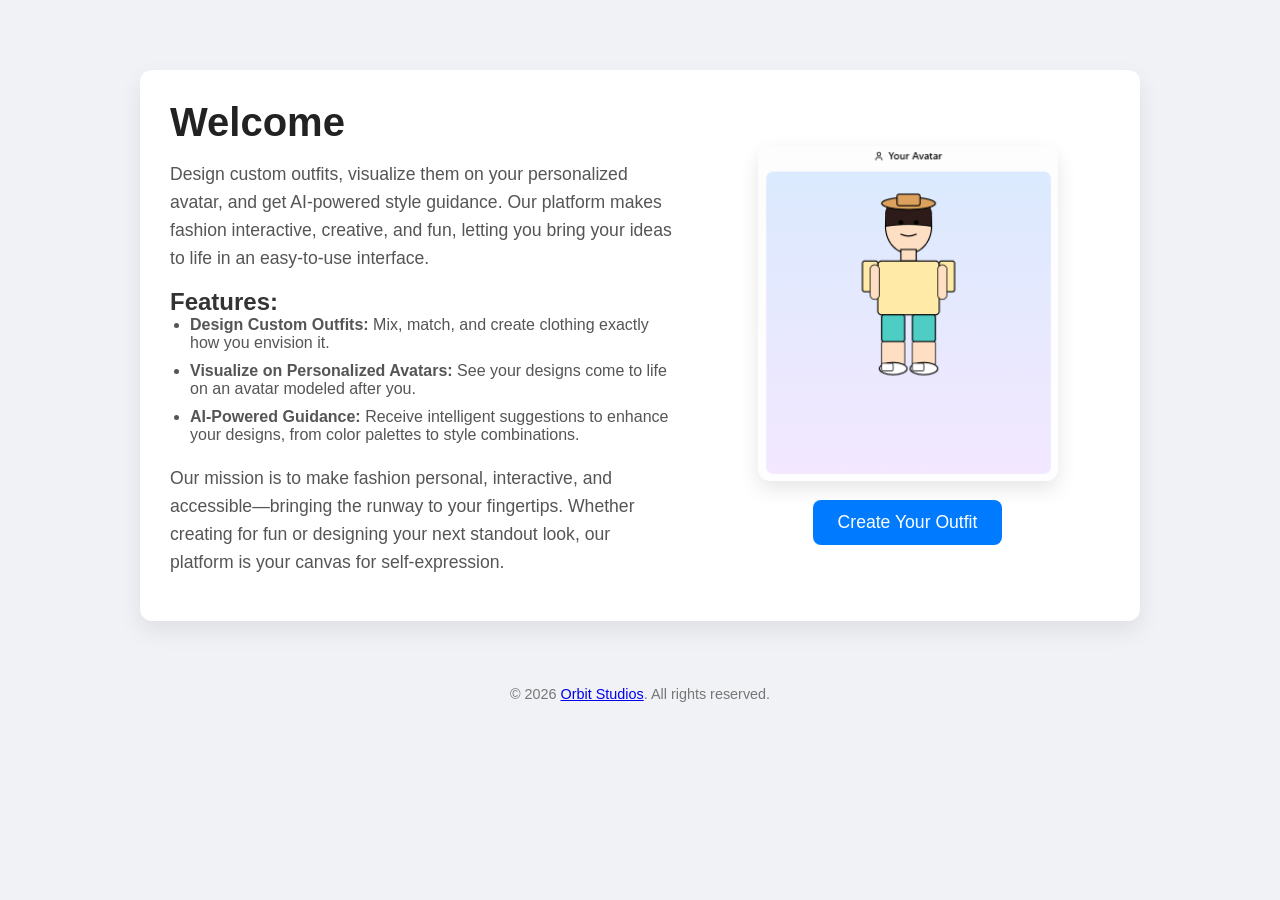
==== index.html @ 78214532 "Add files via upload" ====
<!DOCTYPE html>
<html lang="en">
<head>
  <meta charset="UTF-8">
  <meta name="viewport" content="width=device-width, initial-scale=1.0">
  <title>Welcome</title>
  <style>
    * {
      margin: 0;
      padding: 0;
      box-sizing: border-box;
      font-family: 'Segoe UI', Tahoma, Geneva, Verdana, sans-serif;
    }

    body {
      background-color: #f0f2f5;
      color: #333;
      padding: 20px;
    }

    .hero {
      display: flex;
      flex-wrap: wrap;
      align-items: center;
      justify-content: center;
      max-width: 1000px;
      margin: 50px auto;
      background-color: #fff;
      padding: 30px;
      border-radius: 12px;
      box-shadow: 0 10px 25px rgba(0,0,0,0.08);
      gap: 30px;
    }

    .hero-text {
      flex: 1 1 400px;
    }

    .hero-text h1 {
      font-size: 2.5rem;
      margin-bottom: 15px;
      color: #222;
    }

    .hero-text p {
      font-size: 1.1rem;
      line-height: 1.6;
      color: #555;
      margin-bottom: 15px;
    }

    .hero-text ul {
      margin-left: 20px;
      margin-bottom: 20px;
    }

    .hero-text ul li {
      margin-bottom: 10px;
      color: #555;
    }

    .hero-image {
      flex: 1 1 300px;
      text-align: center;
    }

    .hero-image img {
      width: 100%;
      max-width: 300px;
      border-radius: 12px;
      box-shadow: 0 8px 20px rgba(0,0,0,0.1);
      margin-bottom: 15px;
    }

    a.button-link {
      display: inline-block;
      text-decoration: none;
      background-color: #007BFF;
      color: #fff;
      padding: 12px 25px;
      border-radius: 8px;
      font-size: 1.1rem;
      transition: background-color 0.3s ease;
    }

    a.button-link:hover {
      background-color: #0056b3;
    }

    footer {
      text-align: center;
      font-size: 0.9rem;
      color: #777;
      margin-top: 50px;
      padding: 15px 0;
    }

    @media (max-width: 768px) {
      .hero {
        flex-direction: column;
        text-align: center;
      }

      .hero-image img {
        max-width: 80%;
      }
    }

  </style>
</head>
<body>

  <div class="hero">
    <div class="hero-text">
      <h1>Welcome</h1>
      <p>Design custom outfits, visualize them on your personalized avatar, and get AI-powered style guidance. Our platform makes fashion interactive, creative, and fun, letting you bring your ideas to life in an easy-to-use interface.</p>
      <h2>Features:</h2>
      <ul>
        <li><strong>Design Custom Outfits:</strong> Mix, match, and create clothing exactly how you envision it.</li>
        <li><strong>Visualize on Personalized Avatars:</strong> See your designs come to life on an avatar modeled after you.</li>
        <li><strong>AI-Powered Guidance:</strong> Receive intelligent suggestions to enhance your designs, from color palettes to style combinations.</li>
      </ul>
      <p>Our mission is to make fashion personal, interactive, and accessible—bringing the runway to your fingertips. Whether creating for fun or designing your next standout look, our platform is your canvas for self-expression.</p>
    </div>

    <div class="hero-image">
      <img src="Preview.png" alt="Avatar">
      <a class="button-link" href="https://www.figma.com/make/J4ytjZNsEZdvVCVr3tJeiY/Custom-Outfit-Design-Platform?fullscreen=1&t=tHBH0qhX4scccBPJ-1" target="_blank">Create Your Outfit</a>
    </div>
  </div>

  <footer>
    <p>&copy; 2026 <a href ="https://orbitstudios26ng-spec.github.io/orbit-studios/">Orbit Studios</a>. All rights reserved.</p>
  </footer>

</body>
</html>
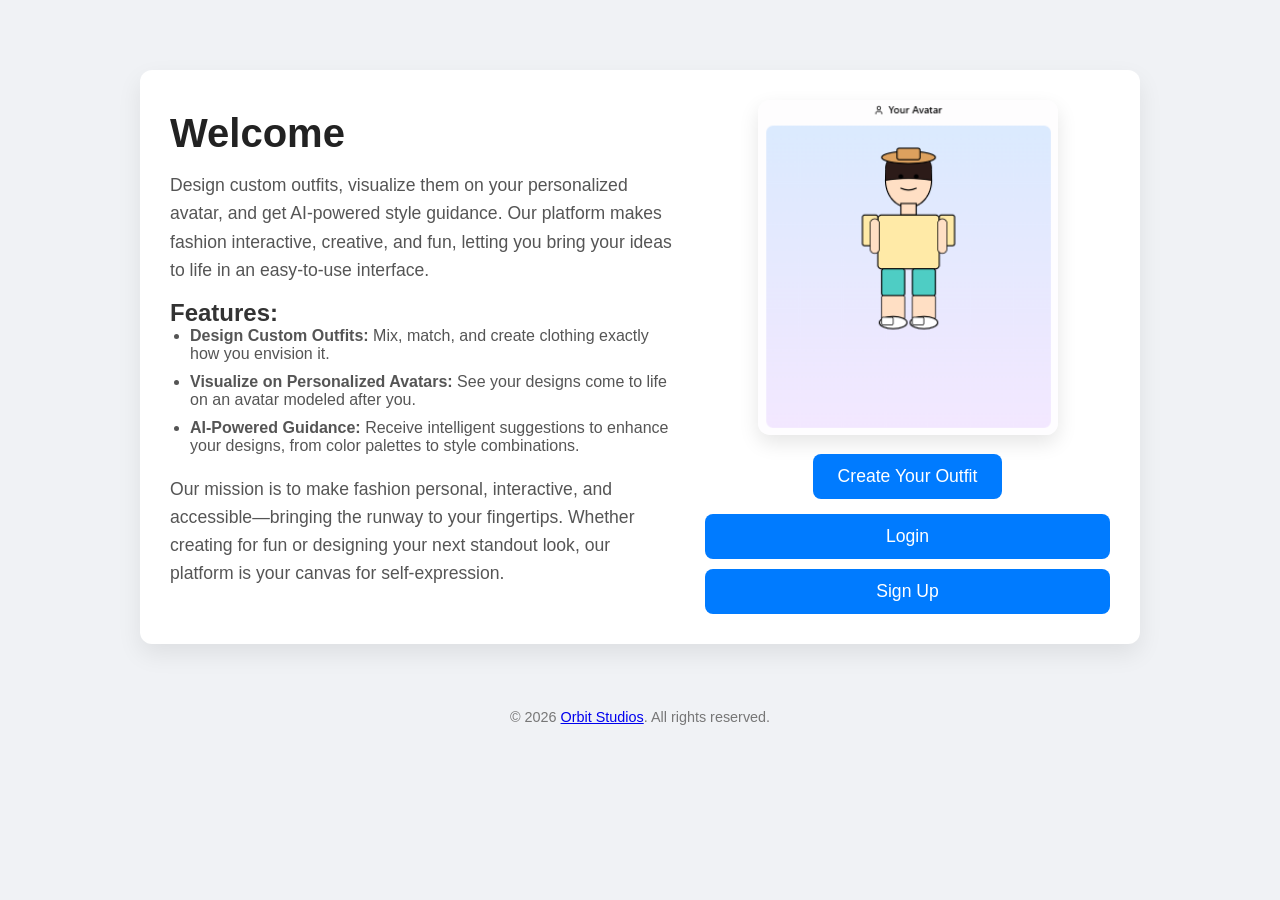
==== commit 9d373201: "Add files via upload" ====
--- a/index.html
+++ b/index.html
@@ -125,12 +125,20 @@
 
     <div class="hero-image">
       <img src="Preview.png" alt="Avatar">
+
+      <!-- Main action button -->
       <a class="button-link" href="https://www.figma.com/make/J4ytjZNsEZdvVCVr3tJeiY/Custom-Outfit-Design-Platform?fullscreen=1&t=tHBH0qhX4scccBPJ-1" target="_blank">Create Your Outfit</a>
+
+      <!-- Login and Sign Up links -->
+      <div style="margin-top: 15px; display: flex; flex-direction: column; gap: 10px;">
+        <a class="button-link" href="login.html">Login</a>
+        <a class="button-link" href="signup.html">Sign Up</a>
+      </div>
     </div>
   </div>
 
   <footer>
-    <p>&copy; 2026 <a href ="https://orbitstudios26ng-spec.github.io/orbit-studios/">Orbit Studios</a>. All rights reserved.</p>
+    <p>&copy; 2026 <a href="https://orbitstudios26ng-spec.github.io/orbit-studios/">Orbit Studios</a>. All rights reserved.</p>
   </footer>
 
 </body>
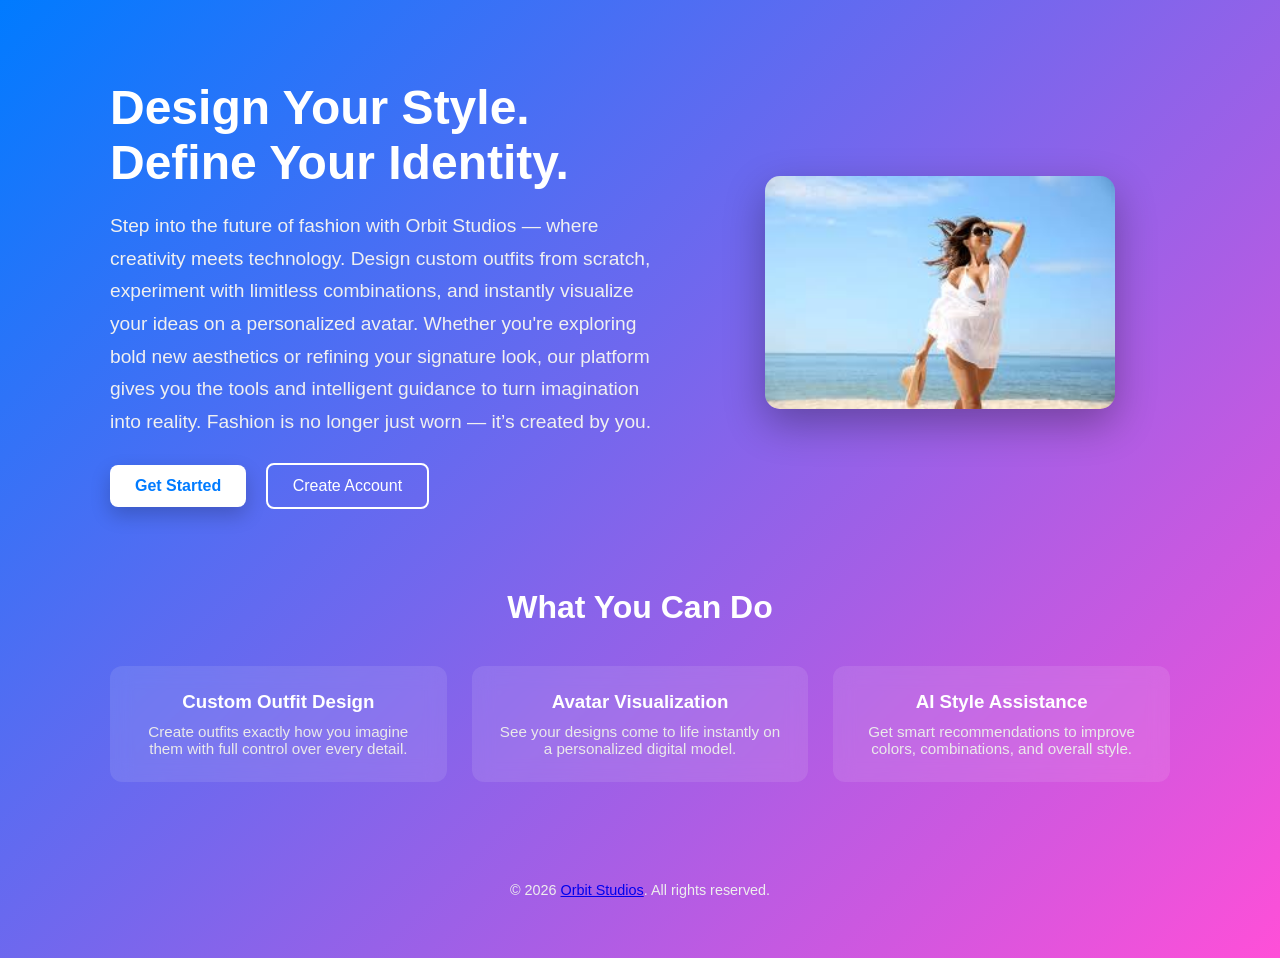
==== commit 6d682cab: "Add files via upload" ====
--- a/index.html
+++ b/index.html
@@ -3,7 +3,8 @@
 <head>
   <meta charset="UTF-8">
   <meta name="viewport" content="width=device-width, initial-scale=1.0">
-  <title>Welcome</title>
+  <title>Orbit Studios</title>
+
   <style>
     * {
       margin: 0;
@@ -13,86 +14,131 @@
     }
 
     body {
-      background-color: #f0f2f5;
-      color: #333;
-      padding: 20px;
-    }
-
+      min-height: 100vh;
+      background: linear-gradient(135deg, #007BFF, #ff4fd8);
+      color: #fff;
+    }
+
+    .container {
+      max-width: 1100px;
+      margin: auto;
+      padding: 40px 20px;
+    }
+
+    /* HERO SECTION */
     .hero {
       display: flex;
+      align-items: center;
+      justify-content: space-between;
       flex-wrap: wrap;
-      align-items: center;
-      justify-content: center;
-      max-width: 1000px;
-      margin: 50px auto;
-      background-color: #fff;
-      padding: 30px;
-      border-radius: 12px;
-      box-shadow: 0 10px 25px rgba(0,0,0,0.08);
-      gap: 30px;
+      gap: 40px;
+      margin-top: 40px;
     }
 
     .hero-text {
+      flex: 1 1 500px;
+    }
+
+    .hero-text h1 {
+      font-size: 3rem;
+      margin-bottom: 20px;
+    }
+
+    .hero-text p {
+      font-size: 1.2rem;
+      line-height: 1.7;
+      margin-bottom: 25px;
+      color: #f0f0f0;
+    }
+
+    .hero-buttons a {
+      display: inline-block;
+      margin-right: 15px;
+      padding: 12px 25px;
+      border-radius: 8px;
+      text-decoration: none;
+      font-size: 1rem;
+      transition: 0.3s ease;
+    }
+
+    .btn-primary {
+      background: #fff;
+      color: #007BFF;
+      font-weight: bold;
+      box-shadow: 0 8px 20px rgba(0,0,0,0.2);
+    }
+
+    .btn-primary:hover {
+      transform: translateY(-3px);
+    }
+
+    .btn-secondary {
+      border: 2px solid #fff;
+      color: #fff;
+    }
+
+    .btn-secondary:hover {
+      background: #fff;
+      color: #007BFF;
+    }
+
+    .hero-image {
       flex: 1 1 400px;
-    }
-
-    .hero-text h1 {
-      font-size: 2.5rem;
-      margin-bottom: 15px;
-      color: #222;
-    }
-
-    .hero-text p {
-      font-size: 1.1rem;
-      line-height: 1.6;
-      color: #555;
-      margin-bottom: 15px;
-    }
-
-    .hero-text ul {
-      margin-left: 20px;
-      margin-bottom: 20px;
-    }
-
-    .hero-text ul li {
-      margin-bottom: 10px;
-      color: #555;
-    }
-
-    .hero-image {
-      flex: 1 1 300px;
       text-align: center;
     }
 
     .hero-image img {
       width: 100%;
-      max-width: 300px;
+      max-width: 350px;
+      border-radius: 15px;
+      box-shadow: 0 15px 40px rgba(0,0,0,0.3);
+    }
+
+    /* FEATURES */
+    .features {
+      margin-top: 80px;
+      text-align: center;
+    }
+
+    .features h2 {
+      font-size: 2rem;
+      margin-bottom: 40px;
+    }
+
+    .feature-grid {
+      display: grid;
+      grid-template-columns: repeat(auto-fit, minmax(250px, 1fr));
+      gap: 25px;
+    }
+
+    .feature-card {
+      background: rgba(255,255,255,0.1);
+      padding: 25px;
       border-radius: 12px;
-      box-shadow: 0 8px 20px rgba(0,0,0,0.1);
-      margin-bottom: 15px;
-    }
-
-    a.button-link {
-      display: inline-block;
-      text-decoration: none;
-      background-color: #007BFF;
-      color: #fff;
-      padding: 12px 25px;
-      border-radius: 8px;
-      font-size: 1.1rem;
-      transition: background-color 0.3s ease;
-    }
-
-    a.button-link:hover {
-      background-color: #0056b3;
+      backdrop-filter: blur(10px);
+      transition: 0.3s ease;
+    }
+
+    .feature-card:hover {
+      transform: translateY(-5px);
+      background: rgba(255,255,255,0.2);
+    }
+
+    .feature-card h3 {
+      margin-bottom: 10px;
+    }
+
+    .feature-card p {
+      font-size: 0.95rem;
+      color: #eaeaea;
     }
 
     footer {
       text-align: center;
+      margin-top: 80px;
+      padding: 20px;
       font-size: 0.9rem;
-      color: #777;
-      margin-top: 50px;
-      padding: 15px 0;
+      color: #eee;
     }
 
     @media (max-width: 768px) {
@@ -101,45 +147,65 @@
         text-align: center;
       }
 
-      .hero-image img {
-        max-width: 80%;
+      .hero-text h1 {
+        font-size: 2.2rem;
       }
     }
-
   </style>
 </head>
+
 <body>
 
-  <div class="hero">
-    <div class="hero-text">
-      <h1>Welcome</h1>
-      <p>Design custom outfits, visualize them on your personalized avatar, and get AI-powered style guidance. Our platform makes fashion interactive, creative, and fun, letting you bring your ideas to life in an easy-to-use interface.</p>
-      <h2>Features:</h2>
-      <ul>
-        <li><strong>Design Custom Outfits:</strong> Mix, match, and create clothing exactly how you envision it.</li>
-        <li><strong>Visualize on Personalized Avatars:</strong> See your designs come to life on an avatar modeled after you.</li>
-        <li><strong>AI-Powered Guidance:</strong> Receive intelligent suggestions to enhance your designs, from color palettes to style combinations.</li>
-      </ul>
-      <p>Our mission is to make fashion personal, interactive, and accessible—bringing the runway to your fingertips. Whether creating for fun or designing your next standout look, our platform is your canvas for self-expression.</p>
-    </div>
-
-    <div class="hero-image">
-      <img src="Preview.png" alt="Avatar">
-
-      <!-- Main action button -->
-      <a class="button-link" href="https://www.figma.com/make/J4ytjZNsEZdvVCVr3tJeiY/Custom-Outfit-Design-Platform?fullscreen=1&t=tHBH0qhX4scccBPJ-1" target="_blank">Create Your Outfit</a>
-
-      <!-- Login and Sign Up links -->
-      <div style="margin-top: 15px; display: flex; flex-direction: column; gap: 10px;">
-        <a class="button-link" href="login.html">Login</a>
-        <a class="button-link" href="signup.html">Sign Up</a>
+  <div class="container">
+
+    <div class="hero">
+      <div class="hero-text">
+        <h1>Design Your Style. Define Your Identity.</h1>
+        <p>
+          Step into the future of fashion with Orbit Studios — where creativity meets technology. 
+          Design custom outfits from scratch, experiment with limitless combinations, and instantly 
+          visualize your ideas on a personalized avatar. Whether you're exploring bold new aesthetics 
+          or refining your signature look, our platform gives you the tools and intelligent guidance 
+          to turn imagination into reality. Fashion is no longer just worn — it’s created by you.
+        </p>
+
+        <div class="hero-buttons">
+          <a href="login.html" class="btn-primary">Get Started</a>
+          <a href="signup.html" class="btn-secondary">Create Account</a>
+        </div>
+      </div>
+
+      <div class="hero-image">
+        <img src="fornow.jpg" alt="Preview">
       </div>
     </div>
+
+    <div class="features">
+      <h2>What You Can Do</h2>
+
+      <div class="feature-grid">
+        <div class="feature-card">
+          <h3>Custom Outfit Design</h3>
+          <p>Create outfits exactly how you imagine them with full control over every detail.</p>
+        </div>
+
+        <div class="feature-card">
+          <h3>Avatar Visualization</h3>
+          <p>See your designs come to life instantly on a personalized digital model.</p>
+        </div>
+
+        <div class="feature-card">
+          <h3>AI Style Assistance</h3>
+          <p>Get smart recommendations to improve colors, combinations, and overall style.</p>
+        </div>
+      </div>
+    </div>
+
+    <footer>
+            <p>&copy; 2026 <a href ="https://orbitstudios26ng-spec.github.io/orbit-studios/">Orbit Studios</a>. All rights reserved.</p>
+    </footer>
+
   </div>
-
-  <footer>
-    <p>&copy; 2026 <a href="https://orbitstudios26ng-spec.github.io/orbit-studios/">Orbit Studios</a>. All rights reserved.</p>
-  </footer>
 
 </body>
 </html>
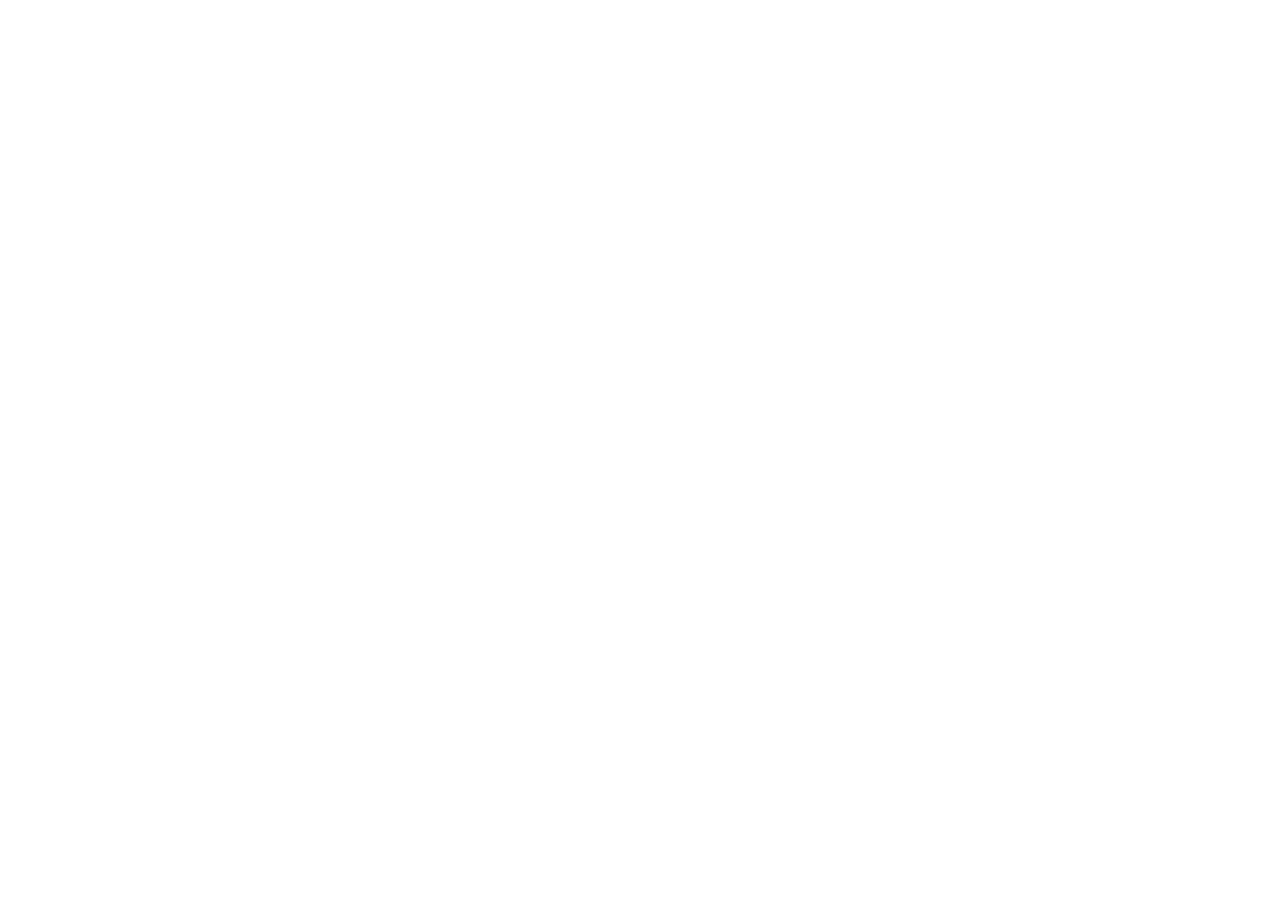
==== commit 727b0ec6: "Add Avatar Couture app" ====
--- a/index.html
+++ b/index.html
@@ -1,211 +1,30 @@
-<!DOCTYPE html>
-<html lang="en">
-<head>
-  <meta charset="UTF-8">
-  <meta name="viewport" content="width=device-width, initial-scale=1.0">
-  <title>Orbit Studios</title>
-
-  <style>
-    * {
-      margin: 0;
-      padding: 0;
-      box-sizing: border-box;
-      font-family: 'Segoe UI', Tahoma, Geneva, Verdana, sans-serif;
-    }
-
-    body {
-      min-height: 100vh;
-      background: linear-gradient(135deg, #007BFF, #ff4fd8);
-      color: #fff;
-    }
-
-    .container {
-      max-width: 1100px;
-      margin: auto;
-      padding: 40px 20px;
-    }
-
-    /* HERO SECTION */
-    .hero {
-      display: flex;
-      align-items: center;
-      justify-content: space-between;
-      flex-wrap: wrap;
-      gap: 40px;
-      margin-top: 40px;
-    }
-
-    .hero-text {
-      flex: 1 1 500px;
-    }
-
-    .hero-text h1 {
-      font-size: 3rem;
-      margin-bottom: 20px;
-    }
-
-    .hero-text p {
-      font-size: 1.2rem;
-      line-height: 1.7;
-      margin-bottom: 25px;
-      color: #f0f0f0;
-    }
-
-    .hero-buttons a {
-      display: inline-block;
-      margin-right: 15px;
-      padding: 12px 25px;
-      border-radius: 8px;
-      text-decoration: none;
-      font-size: 1rem;
-      transition: 0.3s ease;
-    }
-
-    .btn-primary {
-      background: #fff;
-      color: #007BFF;
-      font-weight: bold;
-      box-shadow: 0 8px 20px rgba(0,0,0,0.2);
-    }
-
-    .btn-primary:hover {
-      transform: translateY(-3px);
-    }
-
-    .btn-secondary {
-      border: 2px solid #fff;
-      color: #fff;
-    }
-
-    .btn-secondary:hover {
-      background: #fff;
-      color: #007BFF;
-    }
-
-    .hero-image {
-      flex: 1 1 400px;
-      text-align: center;
-    }
-
-    .hero-image img {
-      width: 100%;
-      max-width: 350px;
-      border-radius: 15px;
-      box-shadow: 0 15px 40px rgba(0,0,0,0.3);
-    }
-
-    /* FEATURES */
-    .features {
-      margin-top: 80px;
-      text-align: center;
-    }
-
-    .features h2 {
-      font-size: 2rem;
-      margin-bottom: 40px;
-    }
-
-    .feature-grid {
-      display: grid;
-      grid-template-columns: repeat(auto-fit, minmax(250px, 1fr));
-      gap: 25px;
-    }
-
-    .feature-card {
-      background: rgba(255,255,255,0.1);
-      padding: 25px;
-      border-radius: 12px;
-      backdrop-filter: blur(10px);
-      transition: 0.3s ease;
-    }
-
-    .feature-card:hover {
-      transform: translateY(-5px);
-      background: rgba(255,255,255,0.2);
-    }
-
-    .feature-card h3 {
-      margin-bottom: 10px;
-    }
-
-    .feature-card p {
-      font-size: 0.95rem;
-      color: #eaeaea;
-    }
-
-    footer {
-      text-align: center;
-      margin-top: 80px;
-      padding: 20px;
-      font-size: 0.9rem;
-      color: #eee;
-    }
-
-    @media (max-width: 768px) {
-      .hero {
-        flex-direction: column;
-        text-align: center;
-      }
-
-      .hero-text h1 {
-        font-size: 2.2rem;
-      }
-    }
-  </style>
-</head>
-
-<body>
-
-  <div class="container">
-
-    <div class="hero">
-      <div class="hero-text">
-        <h1>Design Your Style. Define Your Identity.</h1>
-        <p>
-          Step into the future of fashion with Orbit Studios — where creativity meets technology. 
-          Design custom outfits from scratch, experiment with limitless combinations, and instantly 
-          visualize your ideas on a personalized avatar. Whether you're exploring bold new aesthetics 
-          or refining your signature look, our platform gives you the tools and intelligent guidance 
-          to turn imagination into reality. Fashion is no longer just worn — it’s created by you.
-        </p>
-
-        <div class="hero-buttons">
-          <a href="login.html" class="btn-primary">Get Started</a>
-          <a href="signup.html" class="btn-secondary">Create Account</a>
-        </div>
-      </div>
-
-      <div class="hero-image">
-        <img src="fornow.jpg" alt="Preview">
-      </div>
-    </div>
-
-    <div class="features">
-      <h2>What You Can Do</h2>
-
-      <div class="feature-grid">
-        <div class="feature-card">
-          <h3>Custom Outfit Design</h3>
-          <p>Create outfits exactly how you imagine them with full control over every detail.</p>
-        </div>
-
-        <div class="feature-card">
-          <h3>Avatar Visualization</h3>
-          <p>See your designs come to life instantly on a personalized digital model.</p>
-        </div>
-
-        <div class="feature-card">
-          <h3>AI Style Assistance</h3>
-          <p>Get smart recommendations to improve colors, combinations, and overall style.</p>
-        </div>
-      </div>
-    </div>
-
-    <footer>
-            <p>&copy; 2026 <a href ="https://orbitstudios26ng-spec.github.io/orbit-studios/">Orbit Studios</a>. All rights reserved.</p>
-    </footer>
-
-  </div>
-
-</body>
-</html>+<!doctype html>
+<html lang="en">
+  <head>
+    <meta charset="UTF-8" />
+    <meta name="viewport" content="width=device-width, initial-scale=1.0" />
+    <title>Avatar Couture Atelier</title>
+    <meta
+      name="description"
+      content="Design fashion looks, preview them on a responsive avatar, explore collections, and get AI styling guidance."
+    />
+    <meta name="author" content="Orbit Studios" />
+
+    <meta property="og:title" content="Avatar Couture Atelier" />
+    <meta
+      property="og:description"
+      content="A fashion design studio for building outfits, previewing them on an avatar, and browsing curated collections."
+    />
+    <meta property="og:type" content="website" />
+    <meta property="og:image" content="https://lovable.dev/opengraph-image-p98pqg.png" />
+
+    <meta name="twitter:card" content="summary_large_image" />
+    <meta name="twitter:site" content="@orbitstudios" />
+    <meta name="twitter:image" content="https://lovable.dev/opengraph-image-p98pqg.png" />
+  </head>
+
+  <body>
+    <div id="root"></div>
+    <script type="module" src="/src/main.tsx"></script>
+  </body>
+</html>
